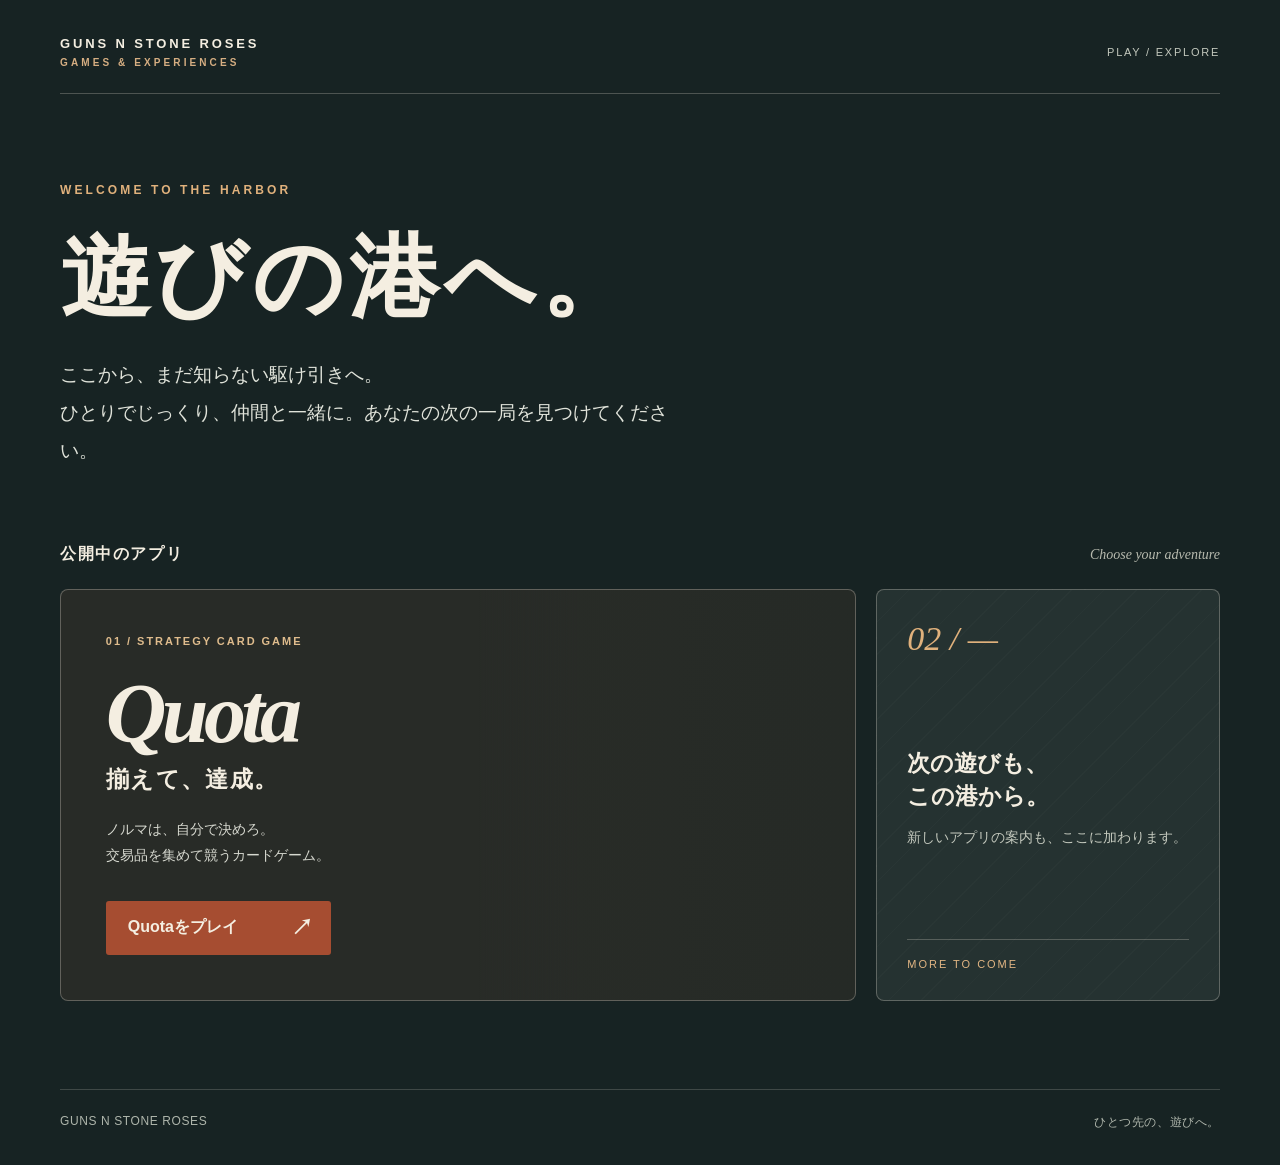
==== portal/index.html @ d06a2145 "Serve Quota under /quota with app index" ====
<!doctype html>
<html lang="ja">
<head>
  <meta charset="utf-8">
  <meta name="viewport" content="width=device-width, initial-scale=1, viewport-fit=cover">
  <meta name="theme-color" content="#172323">
  <meta name="description" content="Quotaをはじめ、ここから遊べるアプリをご案内します。">
  <title>遊びの港 | Guns N Stone Roses</title>
  <style>
    :root { color-scheme: dark; --ink: #172323; --paper: #f4eee1; --muted: #c3c8bd; --copper: #b8673f; }
    * { box-sizing: border-box; }
    html { background: var(--ink); }
    body { margin: 0; color: var(--paper); font-family: -apple-system, BlinkMacSystemFont, "Hiragino Kaku Gothic ProN", "Yu Gothic", Meiryo, sans-serif; }
    a { color: inherit; }
    a:focus-visible { outline: 3px solid #f0b76a; outline-offset: 5px; }
    .site { min-height: 100svh; position: relative; isolation: isolate; overflow: hidden; }
    .site::before { content: ""; position: absolute; inset: 0 0 auto; height: min(800px, 100svh); z-index: -2; background: url("harbor-wide.jpg") center 37% / cover no-repeat; opacity: .34; }
    .site::after { content: ""; position: absolute; inset: 0 0 auto; height: min(800px, 100svh); z-index: -1; background: linear-gradient(90deg, rgba(23,35,35,.96), rgba(23,35,35,.64) 68%, rgba(23,35,35,.45)), linear-gradient(0deg, var(--ink), transparent 48%); }
    .wrap { width: min(1160px, calc(100% - 64px)); margin-inline: auto; }
    header { padding-block: 34px 22px; display: flex; align-items: center; justify-content: space-between; gap: 20px; border-bottom: 1px solid rgba(244,238,225,.24); }
    .brand { text-decoration: none; font-size: 13px; letter-spacing: .22em; font-weight: 800; line-height: 1.6; }
    .brand span { display: block; color: #d6ae82; font-size: 10px; letter-spacing: .31em; font-weight: 600; }
    .header-note { color: var(--muted); letter-spacing: .16em; font-size: 11px; white-space: nowrap; }
    main { padding-top: clamp(64px, 7vw, 96px); }
    .eyebrow { color: #e0b17c; letter-spacing: .26em; font-size: 12px; font-weight: 750; text-transform: uppercase; }
    h1 { margin: 25px 0 22px; font-family: "Yu Mincho", "Hiragino Mincho ProN", Georgia, serif; font-size: clamp(48px, 7vw, 92px); font-weight: 600; line-height: 1.25; letter-spacing: .055em; text-wrap: balance; }
    .lead { margin: 0; max-width: 640px; color: #e0e3da; font-size: clamp(16px, 1.65vw, 19px); line-height: 2; }
    .section-heading { margin: clamp(50px, 6vw, 74px) 0 24px; display: flex; align-items: baseline; justify-content: space-between; gap: 16px; }
    .section-heading h2 { margin: 0; font-size: 16px; letter-spacing: .1em; }
    .section-heading small { color: #b7baae; font-family: Georgia, serif; font-style: italic; font-size: 14px; }
    .apps { display: grid; grid-template-columns: minmax(0, 1.9fr) minmax(250px, .82fr); gap: 20px; align-items: stretch; }
    .app-card { position: relative; min-width: 0; min-height: 325px; border: 1px solid rgba(244,238,225,.28); border-radius: 8px; overflow: hidden; background: #282b27; }
    .quota-card { display: grid; grid-template-columns: minmax(0, 1fr) minmax(240px, .9fr); }
    .app-info { padding: clamp(28px, 3.5vw, 48px); display: flex; flex-direction: column; align-items: flex-start; position: relative; z-index: 1; }
    .card-kicker { color: #dfbc8d; font-size: 11px; letter-spacing: .18em; font-weight: 750; }
    .quota-name { margin: 25px 0 8px; font: italic 700 clamp(56px, 7vw, 84px)/1 Georgia, "Times New Roman", serif; letter-spacing: -.055em; }
    .quota-copy { margin: 0; font-size: clamp(17px, 2.1vw, 23px); font-weight: 700; letter-spacing: .06em; }
    .quota-detail { margin: 22px 0 32px; color: #d7d9d0; line-height: 1.85; font-size: 14px; }
    .play-link { margin-top: auto; display: inline-flex; align-items: center; justify-content: space-between; gap: 26px; min-height: 54px; min-width: 225px; padding: 14px 18px 14px 22px; border-radius: 3px; background: #a64d31; text-decoration: none; font-weight: 800; transition: background .18s, transform .18s; }
    .play-link:hover { background: #c4623e; transform: translateY(-2px); }
    .play-link span { font-size: 22px; line-height: 1; }
    .quota-art { background: linear-gradient(90deg, #282b27 0%, rgba(40,43,39,.15) 26%, rgba(23,35,35,.14)), url("harbor-tall.jpg") 47% center / cover no-repeat; }
    .future-card { padding: 30px; display: flex; flex-direction: column; justify-content: space-between; background: repeating-linear-gradient(135deg, transparent, transparent 22px, rgba(244,238,225,.018) 22px, rgba(244,238,225,.018) 23px), #253231; }
    .future-card .number { color: #e0b17c; font: italic 34px Georgia, serif; }
    .future-card h3 { margin: 0 0 12px; font-size: 23px; line-height: 1.45; }
    .future-card p { margin: 0; color: #c3c8bd; font-size: 14px; line-height: 1.8; }
    .future-card .status { border-top: 1px solid rgba(244,238,225,.24); padding-top: 18px; color: #e1b583; font-size: 11px; letter-spacing: .18em; }
    footer { margin-top: 88px; padding: 24px 0 34px; border-top: 1px solid rgba(244,238,225,.18); display: flex; justify-content: space-between; gap: 16px; color: #aeb5ab; font-size: 12px; letter-spacing: .05em; }
    @media (max-width: 800px) { .apps { grid-template-columns: 1fr; } .future-card { min-height: 200px; } }
    @media (max-width: 580px) {
      .wrap { width: min(calc(100% - 32px), 440px); }
      header { padding-top: 22px; }
      .header-note, .section-heading small { display: none; }
      .site::before { height: 640px; background-image: url("harbor-tall.jpg"); background-position: center top; }
      .site::after { height: 640px; background: linear-gradient(180deg, rgba(23,35,35,.45), rgba(23,35,35,.82) 58%, var(--ink)); }
      main { padding-top: 62px; }
      h1 { font-size: clamp(45px, 11vw, 62px); }
      .lead { font-size: 16px; }
      .section-heading { margin-top: 58px; }
      .quota-card { min-height: 415px; display: block; }
      .quota-card::before { content: ""; position: absolute; inset: 0; background: linear-gradient(90deg, rgba(34,38,34,.95), rgba(34,38,34,.78) 50%, rgba(34,38,34,.3)), url("harbor-tall.jpg") center / cover; }
      .app-info { min-height: 415px; }
      .quota-art { display: none; }
      footer { margin-top: 60px; display: block; line-height: 1.9; }
    }
    @media (prefers-reduced-motion: reduce) { .play-link { transition: none; } }
  </style>
</head>
<body>
  <div class="site">
    <div class="wrap">
      <header>
        <a class="brand" href="/" aria-label="Guns N Stone Roses ホーム">GUNS N STONE ROSES<span>GAMES &amp; EXPERIENCES</span></a>
        <div class="header-note">PLAY / EXPLORE</div>
      </header>
      <main>
        <div class="eyebrow">Welcome to the harbor</div>
        <h1>遊びの港へ。</h1>
        <p class="lead">ここから、まだ知らない駆け引きへ。<br>ひとりでじっくり、仲間と一緒に。あなたの次の一局を見つけてください。</p>
        <div class="section-heading"><h2>公開中のアプリ</h2><small>Choose your adventure</small></div>
        <div class="apps">
          <article class="app-card quota-card">
            <div class="app-info">
              <span class="card-kicker">01 / STRATEGY CARD GAME</span>
              <h2 class="quota-name">Quota</h2>
              <p class="quota-copy">揃えて、達成。</p>
              <p class="quota-detail">ノルマは、自分で決めろ。<br>交易品を集めて競うカードゲーム。</p>
              <a class="play-link" href="/quota/">Quotaをプレイ <span aria-hidden="true">↗</span></a>
            </div>
            <div class="quota-art" role="img" aria-label="港の交易風景"></div>
          </article>
          <div class="app-card future-card" aria-label="今後のアプリのためのスペース">
            <span class="number">02 / —</span>
            <div><h3>次の遊びも、<br>この港から。</h3><p>新しいアプリの案内も、ここに加わります。</p></div>
            <div class="status">MORE TO COME</div>
          </div>
        </div>
      </main>
      <footer><span>GUNS N STONE ROSES</span><span>ひとつ先の、遊びへ。</span></footer>
    </div>
  </div>
  <script>
    // The old Quota worker owned "/". Retire only that scope so the index stays current.
    if ("serviceWorker" in navigator) {
      navigator.serviceWorker.getRegistrations().then(function (registrations) {
        registrations.forEach(function (registration) {
          if (registration.scope === location.origin + "/") registration.unregister();
        });
      }).catch(function () {});
    }
  </script>
</body>
</html>
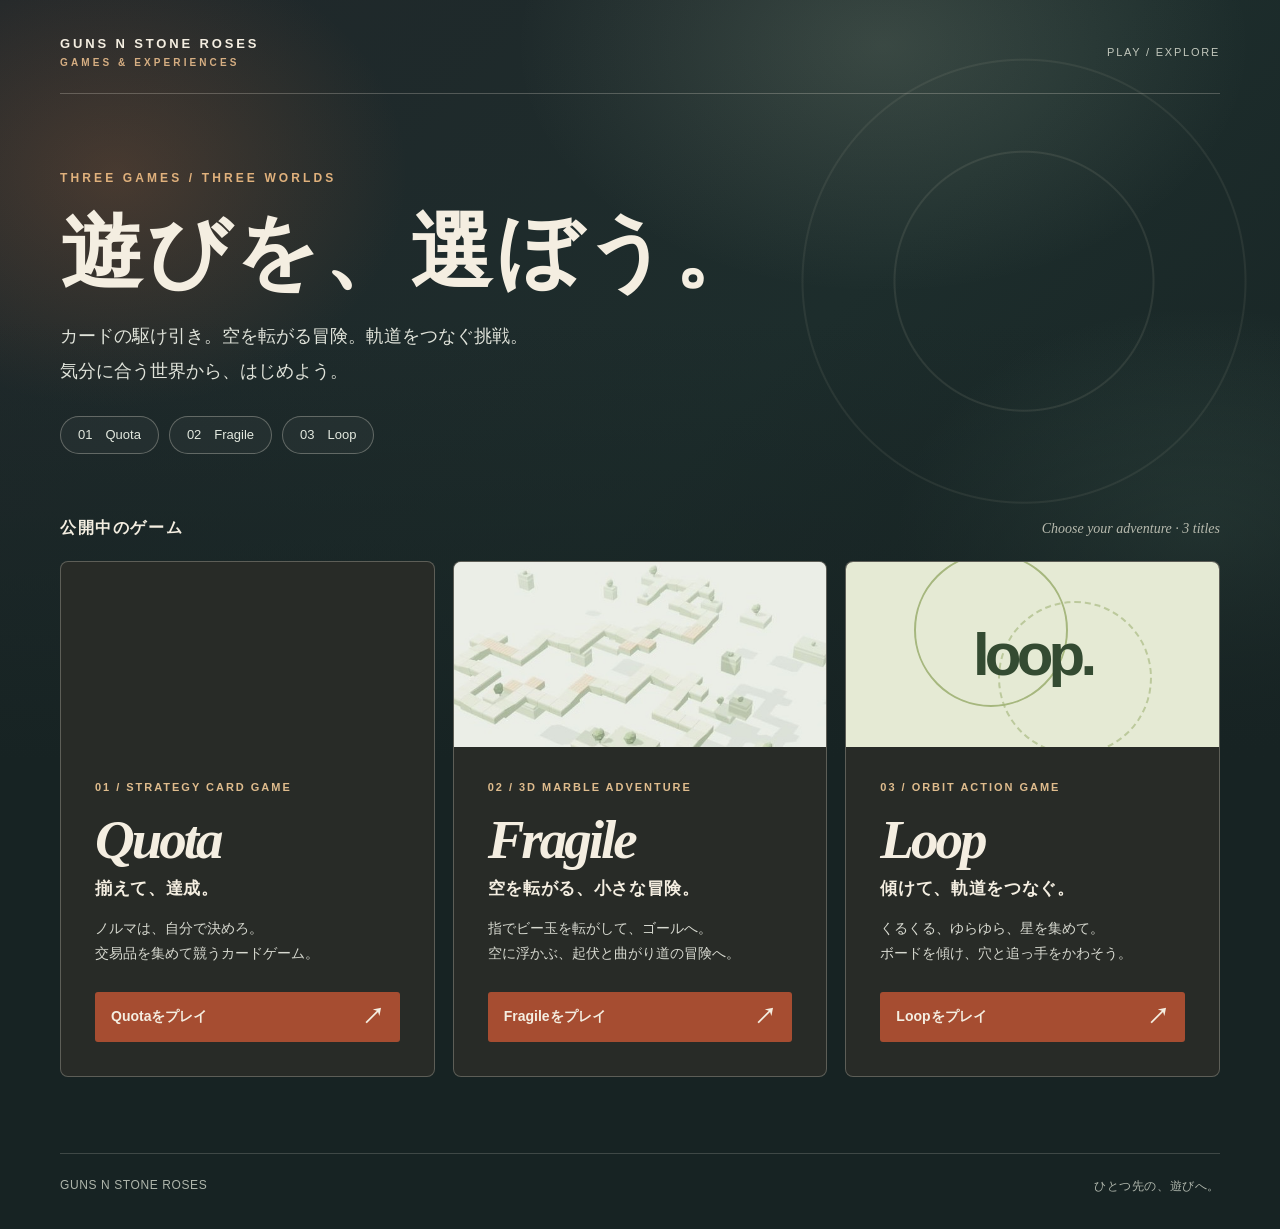
==== commit d198739f: "Refresh portal for three games" ====
--- a/portal/index.html
+++ b/portal/index.html
@@ -4,8 +4,9 @@
   <meta charset="utf-8">
   <meta name="viewport" content="width=device-width, initial-scale=1, viewport-fit=cover">
   <meta name="theme-color" content="#172323">
-  <meta name="description" content="Quotaをはじめ、ここから遊べるアプリをご案内します。">
-  <title>遊びの港 | Guns N Stone Roses</title>
+  <meta name="app-index" content="gunsnstoneroses">
+  <meta name="description" content="Quota、Fragile、Loop。3つのゲームから、今日の遊びを選ぼう。">
+  <title>ゲームを選ぶ | Guns N Stone Roses</title>
   <style>
     :root { color-scheme: dark; --ink: #172323; --paper: #f4eee1; --muted: #c3c8bd; --copper: #b8673f; }
     * { box-sizing: border-box; }
@@ -14,56 +15,65 @@
     a { color: inherit; }
     a:focus-visible { outline: 3px solid #f0b76a; outline-offset: 5px; }
     .site { min-height: 100svh; position: relative; isolation: isolate; overflow: hidden; }
-    .site::before { content: ""; position: absolute; inset: 0 0 auto; height: min(800px, 100svh); z-index: -2; background: url("harbor-wide.jpg") center 37% / cover no-repeat; opacity: .34; }
-    .site::after { content: ""; position: absolute; inset: 0 0 auto; height: min(800px, 100svh); z-index: -1; background: linear-gradient(90deg, rgba(23,35,35,.96), rgba(23,35,35,.64) 68%, rgba(23,35,35,.45)), linear-gradient(0deg, var(--ink), transparent 48%); }
+    .site::before { content: ""; position: absolute; inset: 0 0 auto; height: 760px; z-index: -2; background: radial-gradient(ellipse 390px 310px at 9% 23%, rgba(177,103,63,.28), transparent 75%), radial-gradient(ellipse 490px 330px at 69% 6%, rgba(205,221,190,.16), transparent 75%), radial-gradient(ellipse 410px 300px at 94% 70%, rgba(114,162,139,.20), transparent 75%), linear-gradient(135deg, #20272a, #1d2d2c 56%, #172323); }
+    .site::after { content: ""; position: absolute; inset: 0 0 auto; height: 760px; z-index: -1; background: radial-gradient(circle at 80% 37%, transparent 0 128px, rgba(238,229,202,.09) 129px 130px, transparent 131px 220px, rgba(238,229,202,.07) 221px 222px, transparent 223px), linear-gradient(0deg, var(--ink), transparent 58%); }
     .wrap { width: min(1160px, calc(100% - 64px)); margin-inline: auto; }
     header { padding-block: 34px 22px; display: flex; align-items: center; justify-content: space-between; gap: 20px; border-bottom: 1px solid rgba(244,238,225,.24); }
     .brand { text-decoration: none; font-size: 13px; letter-spacing: .22em; font-weight: 800; line-height: 1.6; }
     .brand span { display: block; color: #d6ae82; font-size: 10px; letter-spacing: .31em; font-weight: 600; }
     .header-note { color: var(--muted); letter-spacing: .16em; font-size: 11px; white-space: nowrap; }
-    main { padding-top: clamp(64px, 7vw, 96px); }
+    main { padding-top: clamp(58px, 6vw, 82px); }
     .eyebrow { color: #e0b17c; letter-spacing: .26em; font-size: 12px; font-weight: 750; text-transform: uppercase; }
-    h1 { margin: 25px 0 22px; font-family: "Yu Mincho", "Hiragino Mincho ProN", Georgia, serif; font-size: clamp(48px, 7vw, 92px); font-weight: 600; line-height: 1.25; letter-spacing: .055em; text-wrap: balance; }
-    .lead { margin: 0; max-width: 640px; color: #e0e3da; font-size: clamp(16px, 1.65vw, 19px); line-height: 2; }
-    .section-heading { margin: clamp(50px, 6vw, 74px) 0 24px; display: flex; align-items: baseline; justify-content: space-between; gap: 16px; }
+    h1 { margin: 18px 0 16px; font-family: "Yu Mincho", "Hiragino Mincho ProN", Georgia, serif; font-size: clamp(47px, 6.6vw, 82px); font-weight: 600; line-height: 1.23; letter-spacing: .055em; text-wrap: balance; }
+    .lead { margin: 0; max-width: 760px; color: #e0e3da; font-size: clamp(16px, 1.5vw, 18px); line-height: 1.9; }
+    .game-jump { margin-top: 28px; display: flex; flex-wrap: wrap; gap: 10px; }
+    .game-jump a { padding: 9px 17px; border: 1px solid rgba(244,238,225,.3); border-radius: 999px; color: #e3e9df; background: rgba(255,255,255,.035); font-size: 13px; text-decoration: none; transition: background .18s, border-color .18s; }
+    .game-jump a:hover { background: rgba(255,255,255,.1); border-color: #d3b188; }
+    .section-heading { margin: clamp(44px, 5vw, 64px) 0 22px; display: flex; align-items: baseline; justify-content: space-between; gap: 16px; }
     .section-heading h2 { margin: 0; font-size: 16px; letter-spacing: .1em; }
     .section-heading small { color: #b7baae; font-family: Georgia, serif; font-style: italic; font-size: 14px; }
-    .apps { display: grid; grid-template-columns: minmax(0, 1.9fr) minmax(250px, .82fr); gap: 20px; align-items: stretch; }
-    .app-card { position: relative; min-width: 0; min-height: 325px; border: 1px solid rgba(244,238,225,.28); border-radius: 8px; overflow: hidden; background: #282b27; }
-    .quota-card { display: grid; grid-template-columns: minmax(0, 1fr) minmax(240px, .9fr); }
-    .app-info { padding: clamp(28px, 3.5vw, 48px); display: flex; flex-direction: column; align-items: flex-start; position: relative; z-index: 1; }
+    .apps { display: grid; grid-template-columns: repeat(3, minmax(0, 1fr)); gap: 18px; align-items: stretch; }
+    .app-card { position: relative; min-width: 0; border: 1px solid rgba(244,238,225,.26); border-radius: 8px; overflow: hidden; background: #282b27; }
+    .quota-card { display: flex; flex-direction: column; }
+    .app-info { order: 2; flex: 1; min-height: 325px; padding: clamp(24px, 2.7vw, 34px); display: flex; flex-direction: column; align-items: flex-start; position: relative; z-index: 1; }
     .card-kicker { color: #dfbc8d; font-size: 11px; letter-spacing: .18em; font-weight: 750; }
-    .quota-name { margin: 25px 0 8px; font: italic 700 clamp(56px, 7vw, 84px)/1 Georgia, "Times New Roman", serif; letter-spacing: -.055em; }
-    .quota-copy { margin: 0; font-size: clamp(17px, 2.1vw, 23px); font-weight: 700; letter-spacing: .06em; }
-    .quota-detail { margin: 22px 0 32px; color: #d7d9d0; line-height: 1.85; font-size: 14px; }
-    .play-link { margin-top: auto; display: inline-flex; align-items: center; justify-content: space-between; gap: 26px; min-height: 54px; min-width: 225px; padding: 14px 18px 14px 22px; border-radius: 3px; background: #a64d31; text-decoration: none; font-weight: 800; transition: background .18s, transform .18s; }
+    .quota-name { margin: 19px 0 10px; font: italic 700 clamp(49px, 4.3vw, 64px)/1 Georgia, "Times New Roman", serif; letter-spacing: -.055em; }
+    .quota-copy { margin: 0; font-size: 17px; font-weight: 700; letter-spacing: .04em; }
+    .quota-detail { margin: 16px 0 26px; color: #d7d9d0; line-height: 1.8; font-size: 14px; }
+    .play-link { margin-top: auto; display: inline-flex; align-items: center; justify-content: space-between; gap: 12px; min-height: 50px; width: 100%; padding: 12px 16px; border-radius: 3px; background: #a64d31; text-decoration: none; font-size: 14px; font-weight: 800; transition: background .18s, transform .18s; }
     .play-link:hover { background: #c4623e; transform: translateY(-2px); }
     .play-link span { font-size: 22px; line-height: 1; }
-    .quota-art { background: linear-gradient(90deg, #282b27 0%, rgba(40,43,39,.15) 26%, rgba(23,35,35,.14)), url("harbor-tall.jpg") 47% center / cover no-repeat; }
-    .future-card { padding: 30px; display: flex; flex-direction: column; justify-content: space-between; background: repeating-linear-gradient(135deg, transparent, transparent 22px, rgba(244,238,225,.018) 22px, rgba(244,238,225,.018) 23px), #253231; }
-    .future-card .number { color: #e0b17c; font: italic 34px Georgia, serif; }
-    .future-card h3 { margin: 0 0 12px; font-size: 23px; line-height: 1.45; }
-    .future-card p { margin: 0; color: #c3c8bd; font-size: 14px; line-height: 1.8; }
-    .future-card .status { border-top: 1px solid rgba(244,238,225,.24); padding-top: 18px; color: #e1b583; font-size: 11px; letter-spacing: .18em; }
-    footer { margin-top: 88px; padding: 24px 0 34px; border-top: 1px solid rgba(244,238,225,.18); display: flex; justify-content: space-between; gap: 16px; color: #aeb5ab; font-size: 12px; letter-spacing: .05em; }
-    @media (max-width: 800px) { .apps { grid-template-columns: 1fr; } .future-card { min-height: 200px; } }
-    @media (max-width: 580px) {
+    .quota-art { order: 1; flex: 0 0 185px; background: url("harbor-wide.jpg") center 46% / cover no-repeat; }
+    footer { margin-top: 76px; padding: 24px 0 34px; border-top: 1px solid rgba(244,238,225,.18); display: flex; justify-content: space-between; gap: 16px; color: #aeb5ab; font-size: 12px; letter-spacing: .05em; }
+    @media (max-width: 1000px) and (min-width: 651px) {
+      .apps { grid-template-columns: 1fr; }
+      .quota-card { flex-direction: row; min-height: 285px; }
+      .app-info { order: 1; min-height: 285px; width: 55%; }
+      .quota-art { order: 2; flex: 0 0 45%; }
+    }
+    @media (max-width: 650px) {
       .wrap { width: min(calc(100% - 32px), 440px); }
       header { padding-top: 22px; }
       .header-note, .section-heading small { display: none; }
-      .site::before { height: 640px; background-image: url("harbor-tall.jpg"); background-position: center top; }
-      .site::after { height: 640px; background: linear-gradient(180deg, rgba(23,35,35,.45), rgba(23,35,35,.82) 58%, var(--ink)); }
-      main { padding-top: 62px; }
-      h1 { font-size: clamp(45px, 11vw, 62px); }
+      .site::before, .site::after { height: 650px; }
+      main { padding-top: 54px; }
+      h1 { font-size: clamp(43px, 11vw, 62px); }
       .lead { font-size: 16px; }
-      .section-heading { margin-top: 58px; }
-      .quota-card { min-height: 415px; display: block; }
-      .quota-card::before { content: ""; position: absolute; inset: 0; background: linear-gradient(90deg, rgba(34,38,34,.95), rgba(34,38,34,.78) 50%, rgba(34,38,34,.3)), url("harbor-tall.jpg") center / cover; }
-      .app-info { min-height: 415px; }
-      .quota-art { display: none; }
+      .game-jump { margin-top: 22px; }
+      .section-heading { margin-top: 46px; }
+      .apps { grid-template-columns: 1fr; }
+      .quota-art { flex-basis: 150px; }
+      .app-info { min-height: 290px; }
       footer { margin-top: 60px; display: block; line-height: 1.9; }
     }
     @media (prefers-reduced-motion: reduce) { .play-link { transition: none; } }
+    .fragile-art { position: relative; background: #e8eee5; }
+    .fragile-art img { position: absolute; inset: 0; width: 100%; height: 100%; object-fit: cover; }
+    .loop-art { display: grid; place-items: center; position: relative; overflow: hidden; background: #e5ead4; }
+    .loop-art::before, .loop-art::after { content: ""; position: absolute; width: 150px; height: 150px; border: 2px solid #a6b77e; border-radius: 50%; }
+    .loop-art::before { transform: translate(-42px, -24px); }
+    .loop-art::after { transform: translate(42px, 24px); border-style: dashed; opacity: .65; }
+    .loop-art span { z-index: 1; color: #344b32; font-size: 60px; font-weight: 800; letter-spacing: -.08em; }
   </style>
 </head>
 <body>
@@ -74,26 +84,46 @@
         <div class="header-note">PLAY / EXPLORE</div>
       </header>
       <main>
-        <div class="eyebrow">Welcome to the harbor</div>
-        <h1>遊びの港へ。</h1>
-        <p class="lead">ここから、まだ知らない駆け引きへ。<br>ひとりでじっくり、仲間と一緒に。あなたの次の一局を見つけてください。</p>
-        <div class="section-heading"><h2>公開中のアプリ</h2><small>Choose your adventure</small></div>
+        <div class="eyebrow">THREE GAMES / THREE WORLDS</div>
+        <h1>遊びを、選ぼう。</h1>
+        <p class="lead">カードの駆け引き。空を転がる冒険。軌道をつなぐ挑戦。<br>気分に合う世界から、はじめよう。</p>
+        <nav class="game-jump" aria-label="ゲームへ移動">
+          <a href="#quota">01　Quota</a><a href="#fragile">02　Fragile</a><a href="#loop">03　Loop</a>
+        </nav>
+        <div class="section-heading"><h2>公開中のゲーム</h2><small>Choose your adventure · 3 titles</small></div>
         <div class="apps">
-          <article class="app-card quota-card">
+          <article id="quota" class="app-card quota-card" aria-labelledby="quota-title">
             <div class="app-info">
               <span class="card-kicker">01 / STRATEGY CARD GAME</span>
-              <h2 class="quota-name">Quota</h2>
+              <h2 id="quota-title" class="quota-name">Quota</h2>
               <p class="quota-copy">揃えて、達成。</p>
               <p class="quota-detail">ノルマは、自分で決めろ。<br>交易品を集めて競うカードゲーム。</p>
               <a class="play-link" href="/quota/">Quotaをプレイ <span aria-hidden="true">↗</span></a>
             </div>
             <div class="quota-art" role="img" aria-label="港の交易風景"></div>
           </article>
-          <div class="app-card future-card" aria-label="今後のアプリのためのスペース">
-            <span class="number">02 / —</span>
-            <div><h3>次の遊びも、<br>この港から。</h3><p>新しいアプリの案内も、ここに加わります。</p></div>
-            <div class="status">MORE TO COME</div>
-          </div>
+          <article id="fragile" class="app-card quota-card fragile-card" aria-labelledby="fragile-title">
+            <div class="app-info">
+              <span class="card-kicker">02 / 3D MARBLE ADVENTURE</span>
+              <h2 id="fragile-title" class="quota-name">Fragile</h2>
+              <p class="quota-copy">空を転がる、小さな冒険。</p>
+              <p class="quota-detail">指でビー玉を転がして、ゴールへ。<br>空に浮かぶ、起伏と曲がり道の冒険へ。</p>
+              <a class="play-link" href="/fragile/">Fragileをプレイ <span aria-hidden="true">↗</span></a>
+            </div>
+            <div class="quota-art fragile-art">
+              <img src="fragile-screen.jpg" alt="Fragileの実際のスタート画面。空に浮かぶ曲がり道とクッション、木々のある島。" width="590" height="420" loading="lazy" decoding="async">
+            </div>
+          </article>
+          <article id="loop" class="app-card quota-card loop-card" aria-labelledby="loop-title">
+            <div class="app-info">
+              <span class="card-kicker">03 / ORBIT ACTION GAME</span>
+              <h2 id="loop-title" class="quota-name">Loop</h2>
+              <p class="quota-copy">傾けて、軌道をつなぐ。</p>
+              <p class="quota-detail">くるくる、ゆらゆら、星を集めて。<br>ボードを傾け、穴と追っ手をかわそう。</p>
+              <a class="play-link" href="/loop/">Loopをプレイ <span aria-hidden="true">↗</span></a>
+            </div>
+            <div class="quota-art loop-art" aria-hidden="true"><span>loop.</span></div>
+          </article>
         </div>
       </main>
       <footer><span>GUNS N STONE ROSES</span><span>ひとつ先の、遊びへ。</span></footer>
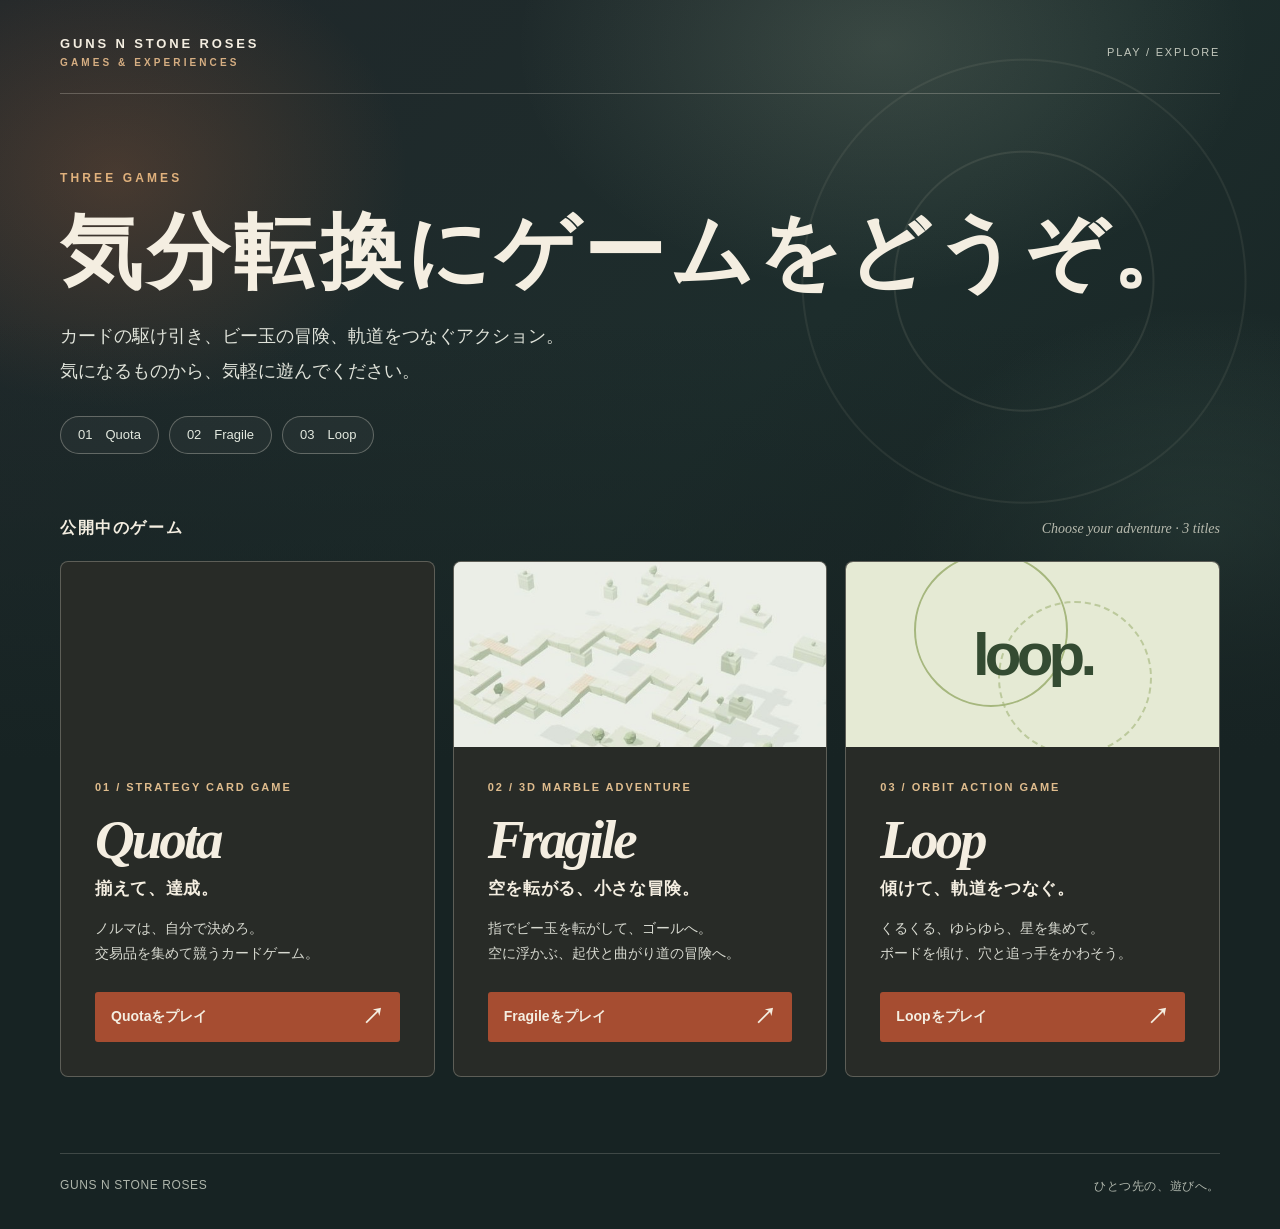
==== commit 5f63c546: "Soften portal welcome copy" ====
--- a/portal/index.html
+++ b/portal/index.html
@@ -84,9 +84,9 @@
         <div class="header-note">PLAY / EXPLORE</div>
       </header>
       <main>
-        <div class="eyebrow">THREE GAMES / THREE WORLDS</div>
-        <h1>遊びを、選ぼう。</h1>
-        <p class="lead">カードの駆け引き。空を転がる冒険。軌道をつなぐ挑戦。<br>気分に合う世界から、はじめよう。</p>
+        <div class="eyebrow">THREE GAMES</div>
+        <h1>気分転換にゲームをどうぞ。</h1>
+        <p class="lead">カードの駆け引き、ビー玉の冒険、軌道をつなぐアクション。<br>気になるものから、気軽に遊んでください。</p>
         <nav class="game-jump" aria-label="ゲームへ移動">
           <a href="#quota">01　Quota</a><a href="#fragile">02　Fragile</a><a href="#loop">03　Loop</a>
         </nav>
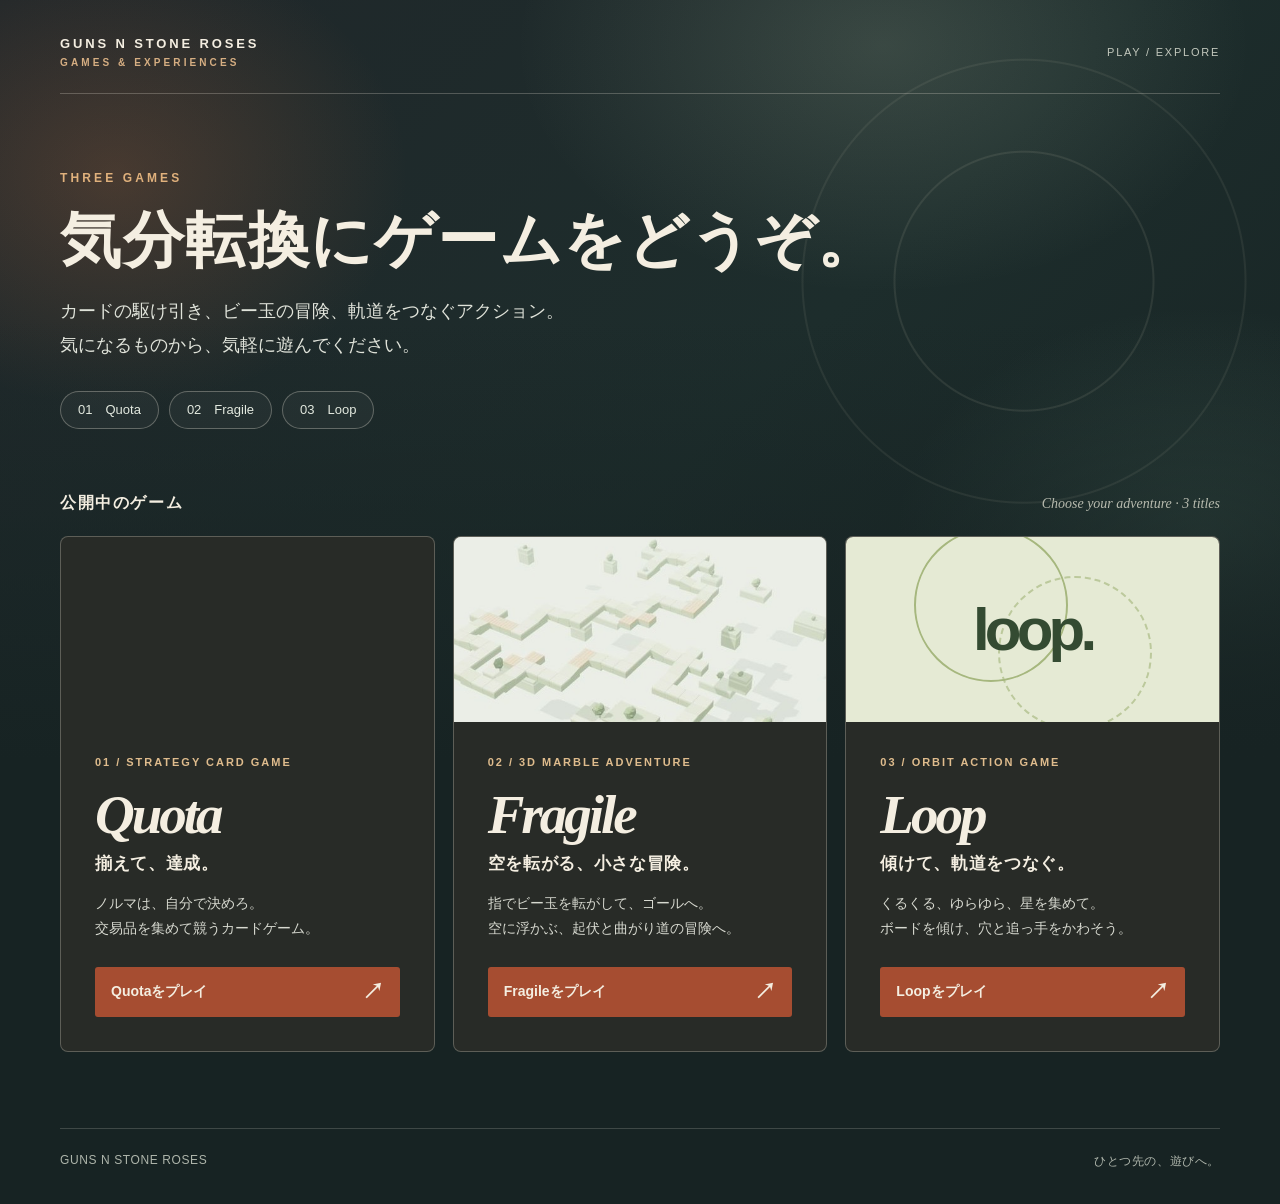
==== commit a2076dd7: "Fit portal welcome heading on one line" ====
--- a/portal/index.html
+++ b/portal/index.html
@@ -24,7 +24,7 @@
     .header-note { color: var(--muted); letter-spacing: .16em; font-size: 11px; white-space: nowrap; }
     main { padding-top: clamp(58px, 6vw, 82px); }
     .eyebrow { color: #e0b17c; letter-spacing: .26em; font-size: 12px; font-weight: 750; text-transform: uppercase; }
-    h1 { margin: 18px 0 16px; font-family: "Yu Mincho", "Hiragino Mincho ProN", Georgia, serif; font-size: clamp(47px, 6.6vw, 82px); font-weight: 600; line-height: 1.23; letter-spacing: .055em; text-wrap: balance; }
+    h1 { margin: 18px 0 16px; font-family: "Yu Mincho", "Hiragino Mincho ProN", Georgia, serif; font-size: clamp(30px, 4.8vw, 64px); font-weight: 600; line-height: 1.23; letter-spacing: .025em; white-space: nowrap; }
     .lead { margin: 0; max-width: 760px; color: #e0e3da; font-size: clamp(16px, 1.5vw, 18px); line-height: 1.9; }
     .game-jump { margin-top: 28px; display: flex; flex-wrap: wrap; gap: 10px; }
     .game-jump a { padding: 9px 17px; border: 1px solid rgba(244,238,225,.3); border-radius: 999px; color: #e3e9df; background: rgba(255,255,255,.035); font-size: 13px; text-decoration: none; transition: background .18s, border-color .18s; }
@@ -57,7 +57,7 @@
       .header-note, .section-heading small { display: none; }
       .site::before, .site::after { height: 650px; }
       main { padding-top: 54px; }
-      h1 { font-size: clamp(43px, 11vw, 62px); }
+      h1 { font-size: clamp(20px, 5.5vw, 28px); letter-spacing: .015em; }
       .lead { font-size: 16px; }
       .game-jump { margin-top: 22px; }
       .section-heading { margin-top: 46px; }
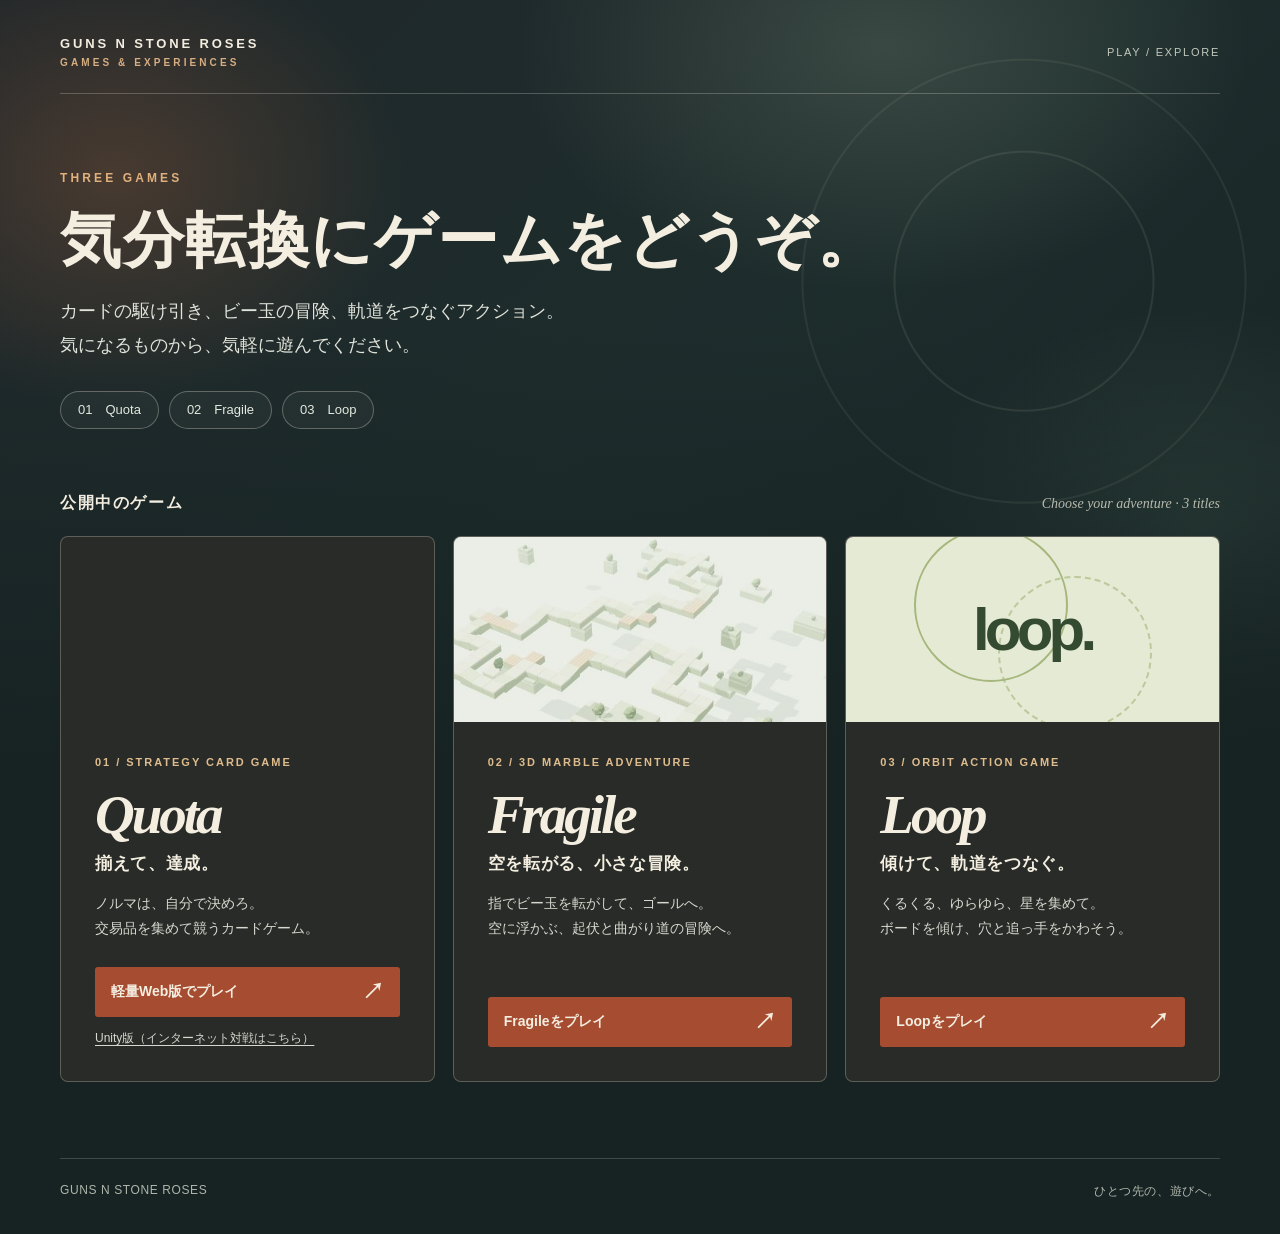
==== commit cdf1874e: "Deploy Unity and lightweight Quota at separate web paths" ====
--- a/portal/index.html
+++ b/portal/index.html
@@ -43,6 +43,7 @@
     .play-link { margin-top: auto; display: inline-flex; align-items: center; justify-content: space-between; gap: 12px; min-height: 50px; width: 100%; padding: 12px 16px; border-radius: 3px; background: #a64d31; text-decoration: none; font-size: 14px; font-weight: 800; transition: background .18s, transform .18s; }
     .play-link:hover { background: #c4623e; transform: translateY(-2px); }
     .play-link span { font-size: 22px; line-height: 1; }
+    .legacy-link { margin-top: 13px; color: #d7d9d0; font-size: 12px; text-underline-offset: 3px; }
     .quota-art { order: 1; flex: 0 0 185px; background: url("harbor-wide.jpg") center 46% / cover no-repeat; }
     footer { margin-top: 76px; padding: 24px 0 34px; border-top: 1px solid rgba(244,238,225,.18); display: flex; justify-content: space-between; gap: 16px; color: #aeb5ab; font-size: 12px; letter-spacing: .05em; }
     @media (max-width: 1000px) and (min-width: 651px) {
@@ -98,7 +99,8 @@
               <h2 id="quota-title" class="quota-name">Quota</h2>
               <p class="quota-copy">揃えて、達成。</p>
               <p class="quota-detail">ノルマは、自分で決めろ。<br>交易品を集めて競うカードゲーム。</p>
-              <a class="play-link" href="/quota/">Quotaをプレイ <span aria-hidden="true">↗</span></a>
+              <a class="play-link" href="/quota/">軽量Web版でプレイ <span aria-hidden="true">↗</span></a>
+              <a class="legacy-link" href="/quota1/">Unity版（インターネット対戦はこちら）</a>
             </div>
             <div class="quota-art" role="img" aria-label="港の交易風景"></div>
           </article>
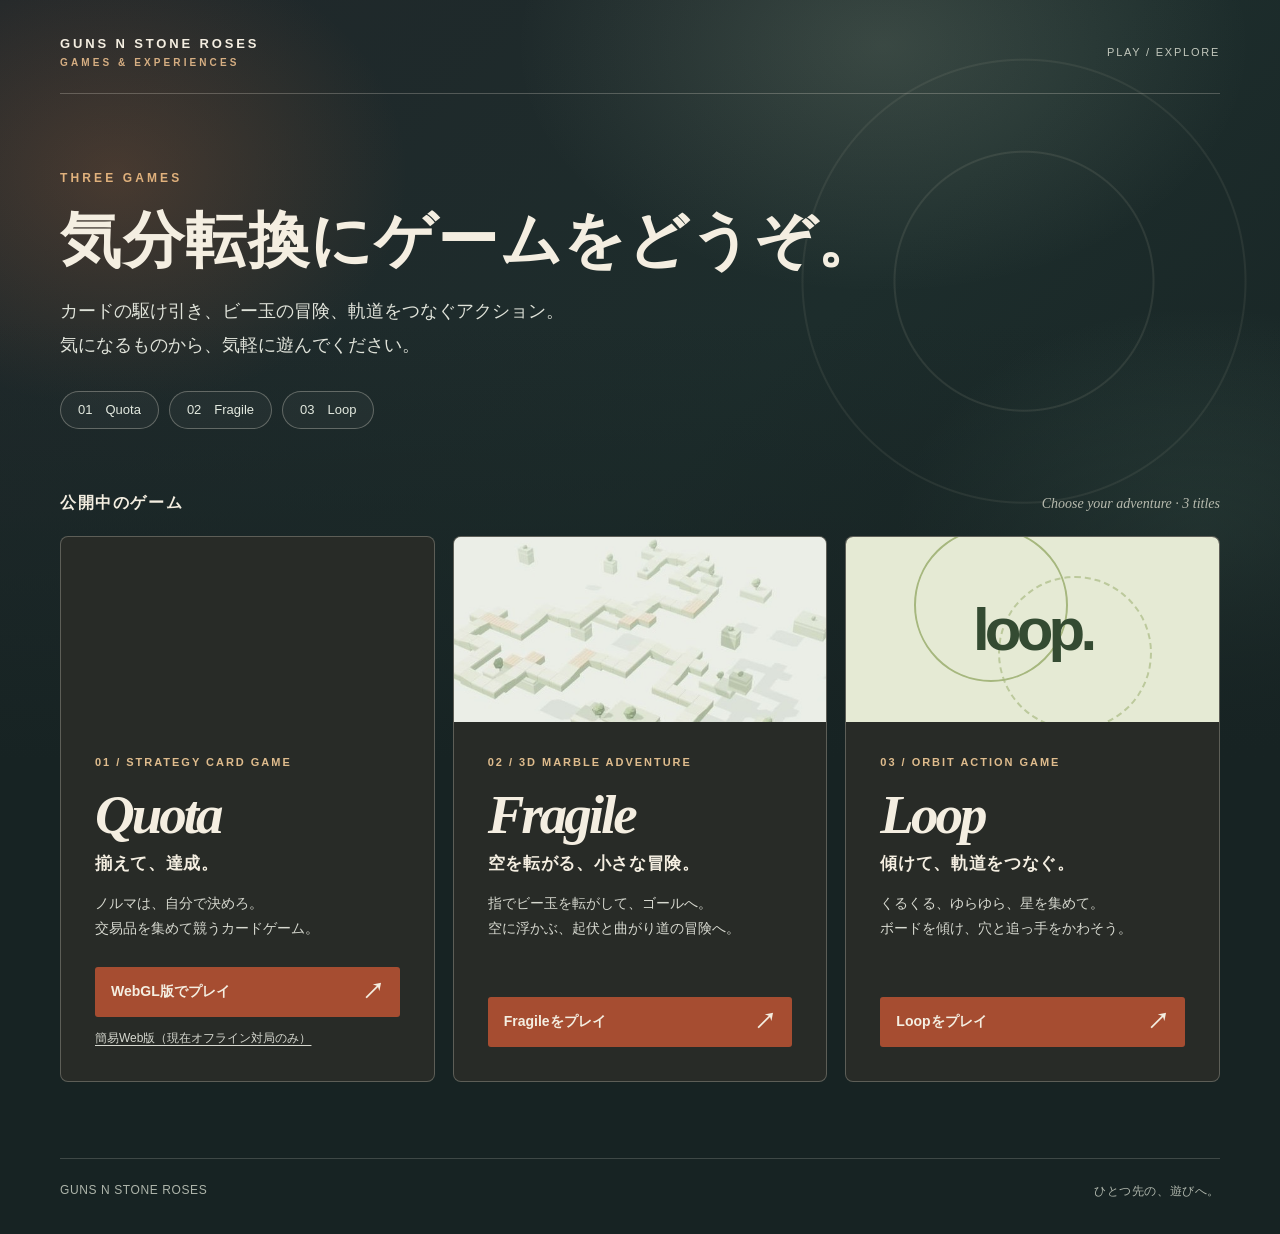
==== commit a6c6bf67: "Restore quota default route to WebGL and keep lightweight client at quota2" ====
--- a/portal/index.html
+++ b/portal/index.html
@@ -99,8 +99,8 @@
               <h2 id="quota-title" class="quota-name">Quota</h2>
               <p class="quota-copy">揃えて、達成。</p>
               <p class="quota-detail">ノルマは、自分で決めろ。<br>交易品を集めて競うカードゲーム。</p>
-              <a class="play-link" href="/quota/">軽量Web版でプレイ <span aria-hidden="true">↗</span></a>
-              <a class="legacy-link" href="/quota1/">Unity版（インターネット対戦はこちら）</a>
+              <a class="play-link" href="/quota/">WebGL版でプレイ <span aria-hidden="true">↗</span></a>
+              <a class="legacy-link" href="/quota2/">簡易Web版（現在オフライン対局のみ）</a>
             </div>
             <div class="quota-art" role="img" aria-label="港の交易風景"></div>
           </article>
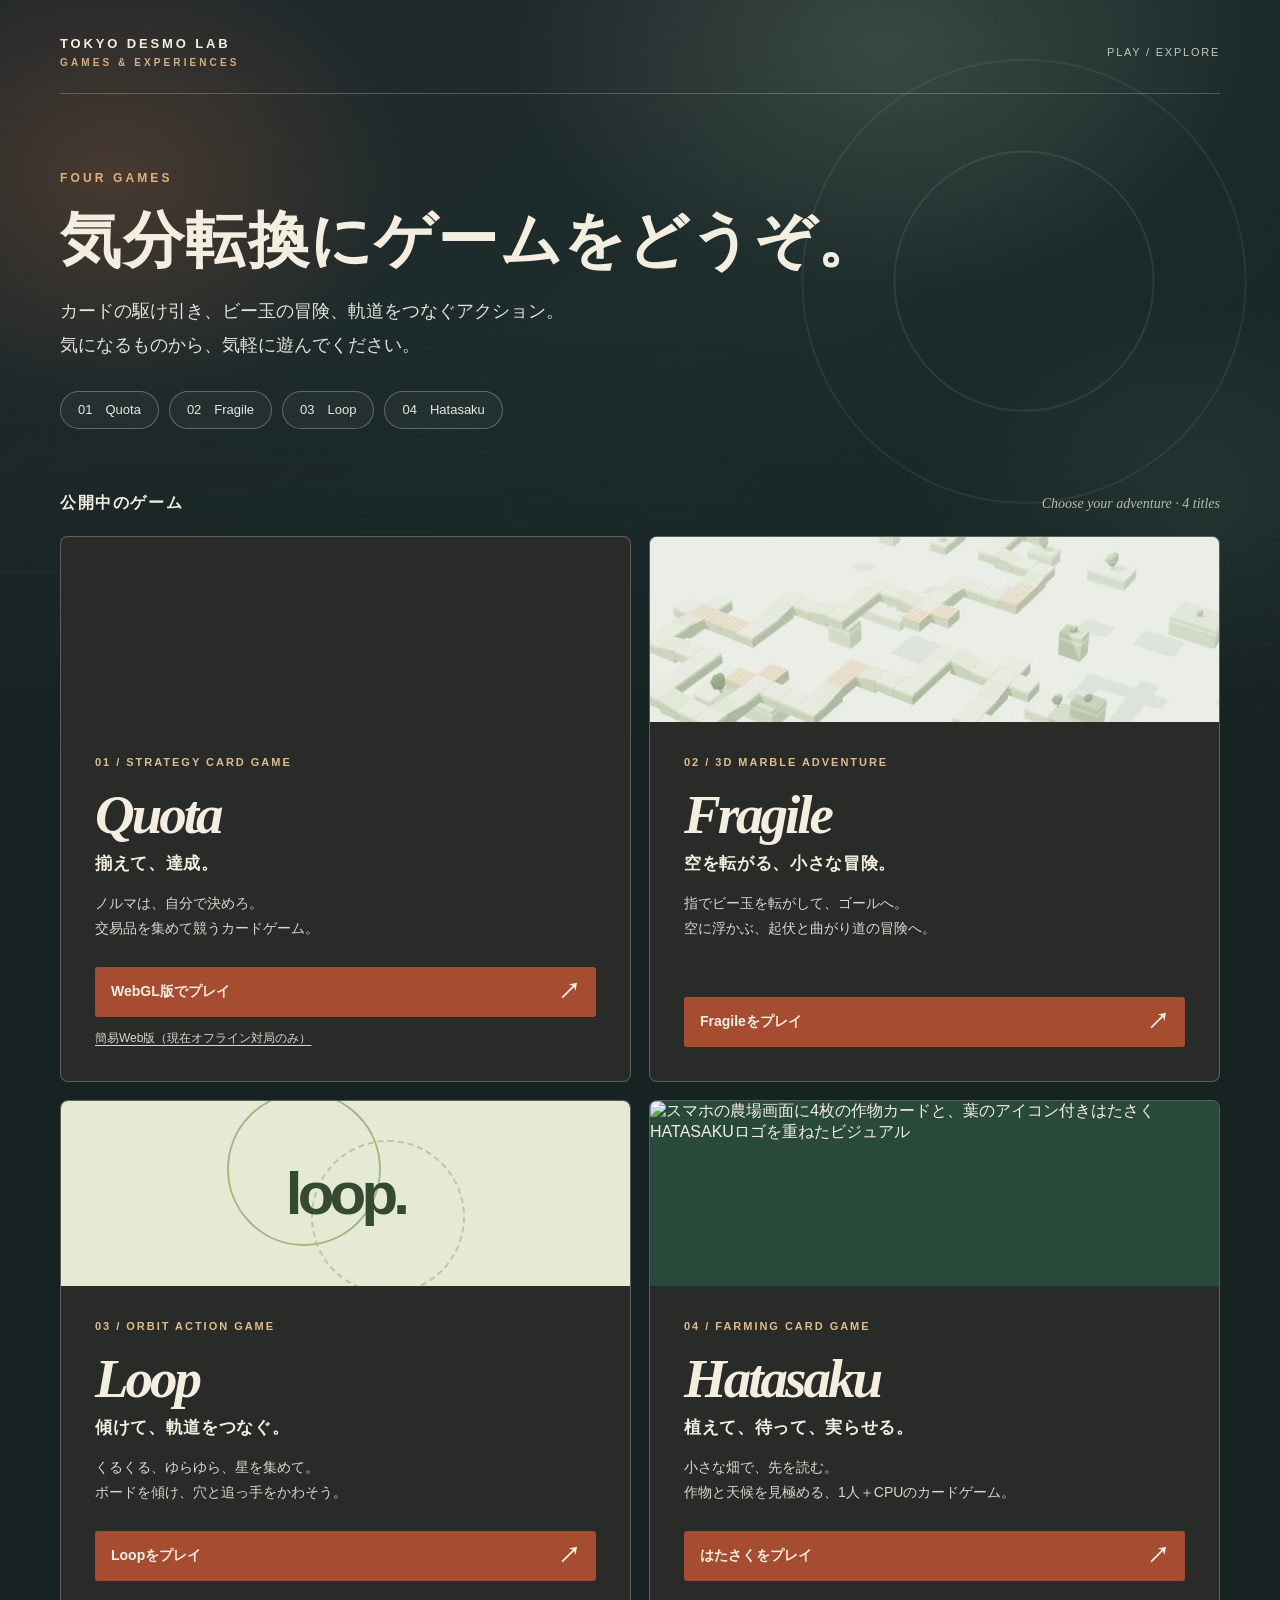
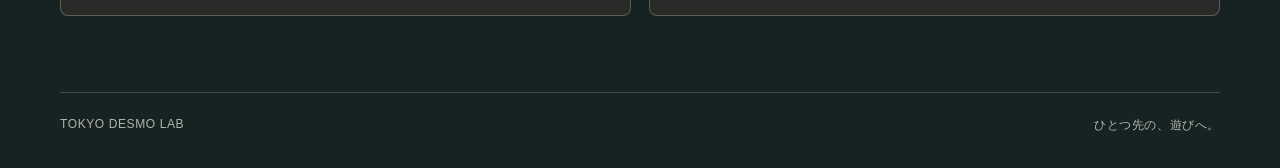
==== commit c5a94bcd: "Rebrand live app index as Tokyo Desmo Lab preserving current game panels" ====
--- a/portal/index.html
+++ b/portal/index.html
@@ -4,9 +4,9 @@
   <meta charset="utf-8">
   <meta name="viewport" content="width=device-width, initial-scale=1, viewport-fit=cover">
   <meta name="theme-color" content="#172323">
-  <meta name="app-index" content="gunsnstoneroses">
-  <meta name="description" content="Quota、Fragile、Loop。3つのゲームから、今日の遊びを選ぼう。">
-  <title>ゲームを選ぶ | Guns N Stone Roses</title>
+  <meta name="app-index" content="tokyo-desmo-lab">
+  <meta name="description" content="Quota、Fragile、Loop、Hatasaku。4つのゲームから、今日の遊びを選ぼう。">
+  <title>ゲームを選ぶ | TOKYO DESMO LAB</title>
   <style>
     :root { color-scheme: dark; --ink: #172323; --paper: #f4eee1; --muted: #c3c8bd; --copper: #b8673f; }
     * { box-sizing: border-box; }
@@ -75,23 +75,30 @@
     .loop-art::before { transform: translate(-42px, -24px); }
     .loop-art::after { transform: translate(42px, 24px); border-style: dashed; opacity: .65; }
     .loop-art span { z-index: 1; color: #344b32; font-size: 60px; font-weight: 800; letter-spacing: -.08em; }
+  
+    /* BEGIN HATASAKU */
+    .hatasaku-art { position: relative; background: #294a3b; overflow: hidden; }
+    .hatasaku-art img { position: absolute; inset: 0; width: 100%; height: 100%; object-fit: cover; object-position: center; }
+    @media (min-width: 1001px) { .apps { grid-template-columns: repeat(2, minmax(0, 1fr)); } }
+    /* END HATASAKU */
   </style>
 </head>
 <body>
   <div class="site">
     <div class="wrap">
       <header>
-        <a class="brand" href="/" aria-label="Guns N Stone Roses ホーム">GUNS N STONE ROSES<span>GAMES &amp; EXPERIENCES</span></a>
+        <a class="brand" href="/" aria-label="TOKYO DESMO LAB ホーム">TOKYO DESMO LAB<span>GAMES &amp; EXPERIENCES</span></a>
         <div class="header-note">PLAY / EXPLORE</div>
       </header>
       <main>
-        <div class="eyebrow">THREE GAMES</div>
+        <div class="eyebrow">FOUR GAMES</div>
         <h1>気分転換にゲームをどうぞ。</h1>
         <p class="lead">カードの駆け引き、ビー玉の冒険、軌道をつなぐアクション。<br>気になるものから、気軽に遊んでください。</p>
         <nav class="game-jump" aria-label="ゲームへ移動">
           <a href="#quota">01　Quota</a><a href="#fragile">02　Fragile</a><a href="#loop">03　Loop</a>
+          <a href="#hatasaku">04　Hatasaku</a>
         </nav>
-        <div class="section-heading"><h2>公開中のゲーム</h2><small>Choose your adventure · 3 titles</small></div>
+        <div class="section-heading"><h2>公開中のゲーム</h2><small>Choose your adventure · 4 titles</small></div>
         <div class="apps">
           <article id="quota" class="app-card quota-card" aria-labelledby="quota-title">
             <div class="app-info">
@@ -126,9 +133,21 @@
             </div>
             <div class="quota-art loop-art" aria-hidden="true"><span>loop.</span></div>
           </article>
+          <!-- BEGIN HATASAKU -->
+          <article id="hatasaku" class="app-card quota-card" aria-labelledby="hatasaku-title">
+            <div class="app-info">
+              <span class="card-kicker">04 / FARMING CARD GAME</span>
+              <h2 id="hatasaku-title" class="quota-name">Hatasaku</h2>
+              <p class="quota-copy">植えて、待って、実らせる。</p>
+              <p class="quota-detail">小さな畑で、先を読む。<br>作物と天候を見極める、1人＋CPUのカードゲーム。</p>
+              <a class="play-link" href="/hatasaku/">はたさくをプレイ <span aria-hidden="true">↗</span></a>
+            </div>
+            <div class="quota-art hatasaku-art"><img src="/hatasaku/hatasaku-cover.svg" alt="スマホの農場画面に4枚の作物カードと、葉のアイコン付きはたさく HATASAKUロゴを重ねたビジュアル" width="1600" height="800" loading="lazy" decoding="async"></div>
+          </article>
+          <!-- END HATASAKU -->
         </div>
       </main>
-      <footer><span>GUNS N STONE ROSES</span><span>ひとつ先の、遊びへ。</span></footer>
+      <footer><span>TOKYO DESMO LAB</span><span>ひとつ先の、遊びへ。</span></footer>
     </div>
   </div>
   <script>
